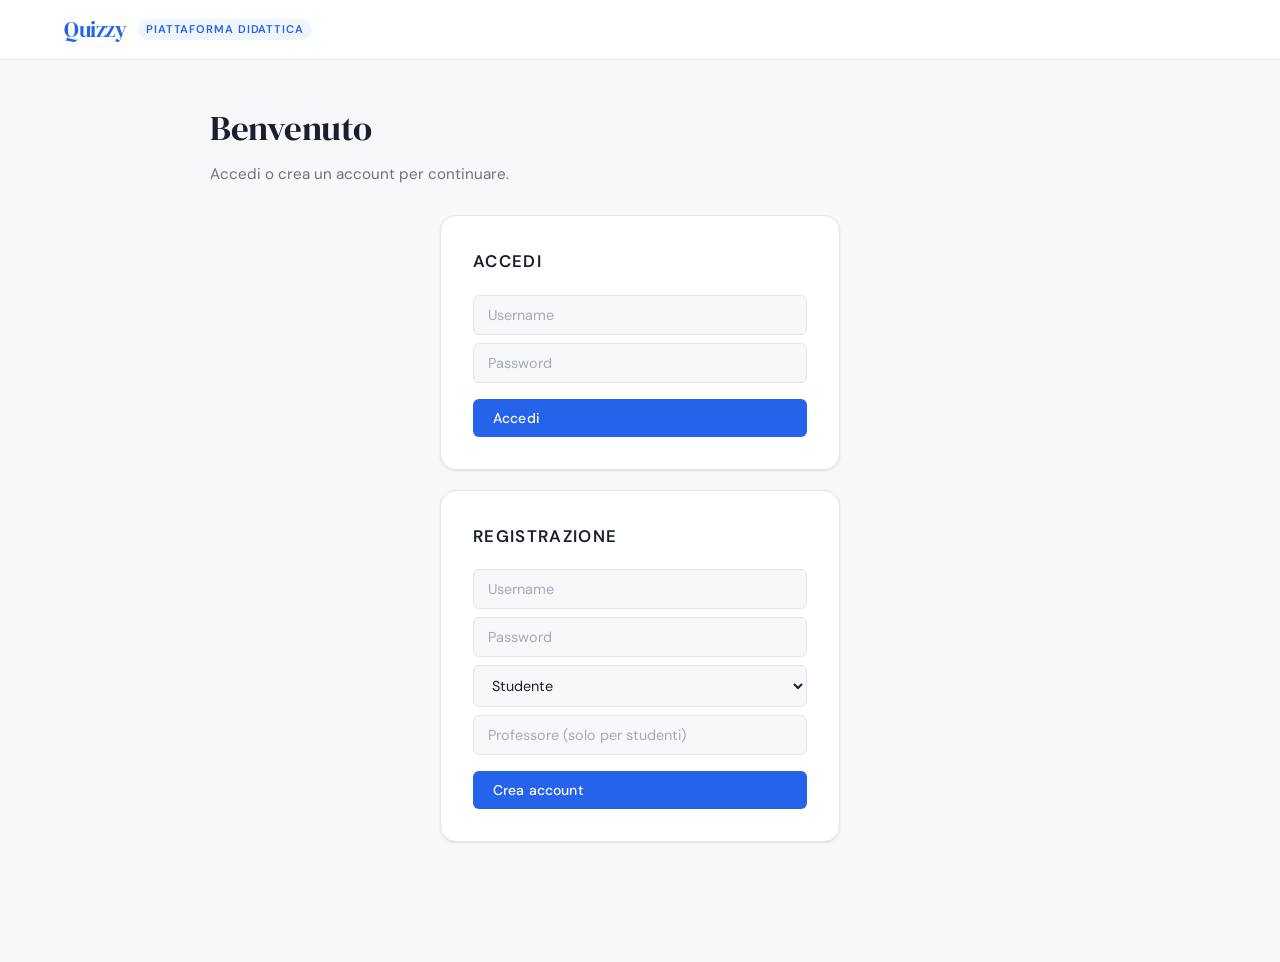
==== templates/index.html @ d16d5ba1 "Implementato creazione quiz lato docenti e svolgimento quiz lato studenti, imbastito grafica base" ====
<!DOCTYPE html>
<html lang="it">
<head>
  <meta charset="UTF-8">
  <meta name="viewport" content="width=device-width, initial-scale=1.0">
  <title>Quizzy</title>
  <link rel="stylesheet" href="/static/style.css">
</head>
<body>

  <header class="topbar">
    <span class="logo">Quizzy</span>
    <span class="badge">Piattaforma didattica</span>
  </header>

  <div class="container">

    <h1>Benvenuto</h1>
    <p class="page-intro">Accedi o crea un account per continuare.</p>

    <div class="card">
      <h2>Accedi</h2>
      <input id="login_username" placeholder="Username">
      <input id="login_password" type="password" placeholder="Password">
      <button onclick="login()" style="width:100%; margin-top:8px;">Accedi</button>
    </div>

    <div class="card">
      <h2>Registrazione</h2>
      <input id="reg_username" placeholder="Username">
      <input id="reg_password" type="password" placeholder="Password">
      <select id="reg_ruolo">
        <option value="studente">Studente</option>
        <option value="docente">Docente</option>
      </select>
      <input id="reg_prof" placeholder="Professore (solo per studenti)">
      <button onclick="register()" style="width:100%; margin-top:8px;">Crea account</button>
    </div>

    <p id="message"></p>

  </div>

  <script src="/static/script.js"></script>
</body>
</html>
---- static/style.css ----
@import url('https://fonts.googleapis.com/css2?family=DM+Sans:wght@300;400;500;600&family=DM+Serif+Display&display=swap');

/* ── Reset & Base ── */
*, *::before, *::after { box-sizing: border-box; margin: 0; padding: 0; }

:root {
  --bg:          #F7F8FA;
  --surface:     #FFFFFF;
  --border:      #E2E6EC;
  --text-primary:   #1A1F2E;
  --text-secondary: #6B7280;
  --accent:      #2563EB;
  --accent-light: #EFF6FF;
  --accent-hover: #1D4ED8;
  --warning:     #F59E0B;
  --warning-hover: #D97706;
  --success:     #10B981;
  --radius-sm:   6px;
  --radius-md:   10px;
  --radius-lg:   16px;
  --shadow-sm:   0 1px 3px rgba(0,0,0,.06), 0 1px 2px rgba(0,0,0,.04);
  --shadow-md:   0 4px 12px rgba(0,0,0,.08);
  --shadow-lg:   0 8px 28px rgba(0,0,0,.10);
  --font-body:   'DM Sans', sans-serif;
  --font-display:'DM Serif Display', serif;
}

html { font-size: 16px; }

body {
  font-family: var(--font-body);
  background: var(--bg);
  color: var(--text-primary);
  min-height: 100vh;
  line-height: 1.6;
}

/* ── Layout ── */
.container {
  width: min(860px, 92%);
  margin: 0 auto;
  padding: 40px 0 80px;
}

/* ── Top bar ── */
.topbar {
  background: var(--surface);
  border-bottom: 1px solid var(--border);
  padding: 0 5%;
  display: flex;
  align-items: center;
  height: 60px;
  gap: 12px;
}

.topbar .logo {
  font-family: var(--font-display);
  font-size: 1.4rem;
  color: var(--accent);
  letter-spacing: -.5px;
}

.topbar .badge {
  font-size: .7rem;
  font-weight: 600;
  text-transform: uppercase;
  letter-spacing: .08em;
  background: var(--accent-light);
  color: var(--accent);
  padding: 2px 8px;
  border-radius: 20px;
}

/* ── Headings ── */
h1 {
  font-family: var(--font-display);
  font-size: 2.2rem;
  font-weight: 400;
  color: var(--text-primary);
  margin-bottom: 6px;
  letter-spacing: -.5px;
}

h2 {
  font-size: 1rem;
  font-weight: 600;
  color: var(--text-primary);
  text-transform: uppercase;
  letter-spacing: .08em;
  margin: 36px 0 14px;
}

h3 {
  font-size: 1rem;
  font-weight: 500;
  color: var(--text-primary);
  margin-bottom: 8px;
}

p { color: var(--text-secondary); font-size: .9rem; }

/* ── Divider ── */
hr {
  border: none;
  border-top: 1px solid var(--border);
  margin: 32px 0;
}

/* ── Card ── */
.card {
  background: var(--surface);
  border: 1px solid var(--border);
  border-radius: var(--radius-lg);
  padding: 32px;
  margin: 0 auto 20px;
  width: min(400px, 100%);
  box-shadow: var(--shadow-sm);
}

.card h2 {
  text-align: left;
  margin-top: 0;
  margin-bottom: 20px;
  font-size: 1.05rem;
}

/* ── Section panel ── */
.panel {
  background: var(--surface);
  border: 1px solid var(--border);
  border-radius: var(--radius-lg);
  padding: 28px 32px;
  margin-bottom: 20px;
  box-shadow: var(--shadow-sm);
}

/* ── Inputs & Select ── */
input, select, textarea {
  display: block;
  width: 100%;
  padding: 10px 14px;
  margin: 8px 0;
  background: var(--bg);
  border: 1px solid var(--border);
  border-radius: var(--radius-sm);
  font-family: var(--font-body);
  font-size: .9rem;
  color: var(--text-primary);
  transition: border-color .15s, box-shadow .15s;
  outline: none;
}

input:focus, select:focus, textarea:focus {
  border-color: var(--accent);
  box-shadow: 0 0 0 3px rgba(37,99,235,.12);
  background: var(--surface);
}

input::placeholder, textarea::placeholder {
  color: #A3AABB;
}

/* ── Buttons ── */
button {
  display: inline-flex;
  align-items: center;
  gap: 6px;
  padding: 10px 20px;
  background: var(--accent);
  color: #fff;
  border: none;
  border-radius: var(--radius-sm);
  font-family: var(--font-body);
  font-size: .875rem;
  font-weight: 500;
  cursor: pointer;
  transition: background .15s, box-shadow .15s, transform .1s;
  letter-spacing: .01em;
}

button:hover {
  background: var(--accent-hover);
  box-shadow: var(--shadow-sm);
}

button:active { transform: scale(.98); }

button.secondary {
  background: var(--surface);
  color: var(--accent);
  border: 1px solid var(--border);
}
button.secondary:hover {
  background: var(--accent-light);
  border-color: var(--accent);
}

/* ── Quiz card ── */
.quiz_card {
  background: var(--surface);
  border: 1px solid var(--border);
  border-radius: var(--radius-md);
  padding: 20px 24px;
  margin: 12px 0;
  display: flex;
  align-items: center;
  justify-content: space-between;
  box-shadow: var(--shadow-sm);
  transition: box-shadow .2s, border-color .2s;
}

.quiz_card:hover {
  box-shadow: var(--shadow-md);
  border-color: #c7d2e8;
}

.quiz_card h3 {
  margin: 0;
  font-size: 1rem;
  font-weight: 500;
}

.quiz_card .meta {
  font-size: .8rem;
  color: var(--text-secondary);
  margin-top: 3px;
}

/* ── Radio group (quiz) ── */
.question-block {
  background: var(--surface);
  border: 1px solid var(--border);
  border-radius: var(--radius-md);
  padding: 20px 24px;
  margin: 14px 0;
  text-align: left;
  box-shadow: var(--shadow-sm);
}

label {
  display: flex;
  align-items: center;
  gap: 10px;
  padding: 8px 10px;
  margin: 4px 0;
  border-radius: var(--radius-sm);
  cursor: pointer;
  font-size: .9rem;
  transition: background .12s;
}

label:hover { background: var(--accent-light); }

input[type="radio"] {
  width: 16px;
  height: 16px;
  accent-color: var(--accent);
  flex-shrink: 0;
  margin: 0;
}

/* ── Result message ── */
#result {
  font-family: var(--font-display);
  font-size: 1.6rem;
  font-weight: 400;
  color: var(--success);
  margin-top: 24px;
}

/* ── Message feedback ── */
#message {
  font-size: .875rem;
  color: var(--accent);
  padding: 10px 0;
}

/* ── Page subtitle ── */
.page-intro {
  color: var(--text-secondary);
  font-size: .95rem;
  margin-bottom: 28px;
}

/* ── Risultati table ── */
#risultati table {
  width: 100%;
  border-collapse: collapse;
  font-size: .875rem;
}

#risultati th {
  text-align: left;
  padding: 10px 12px;
  background: var(--bg);
  border-bottom: 2px solid var(--border);
  font-weight: 600;
  color: var(--text-secondary);
  text-transform: uppercase;
  letter-spacing: .06em;
  font-size: .75rem;
}

#risultati td {
  padding: 10px 12px;
  border-bottom: 1px solid var(--border);
}

/* ── Responsive ── */
@media (max-width: 600px) {
  .card { padding: 22px 18px; }
  .quiz_card { flex-direction: column; align-items: flex-start; gap: 12px; }
}
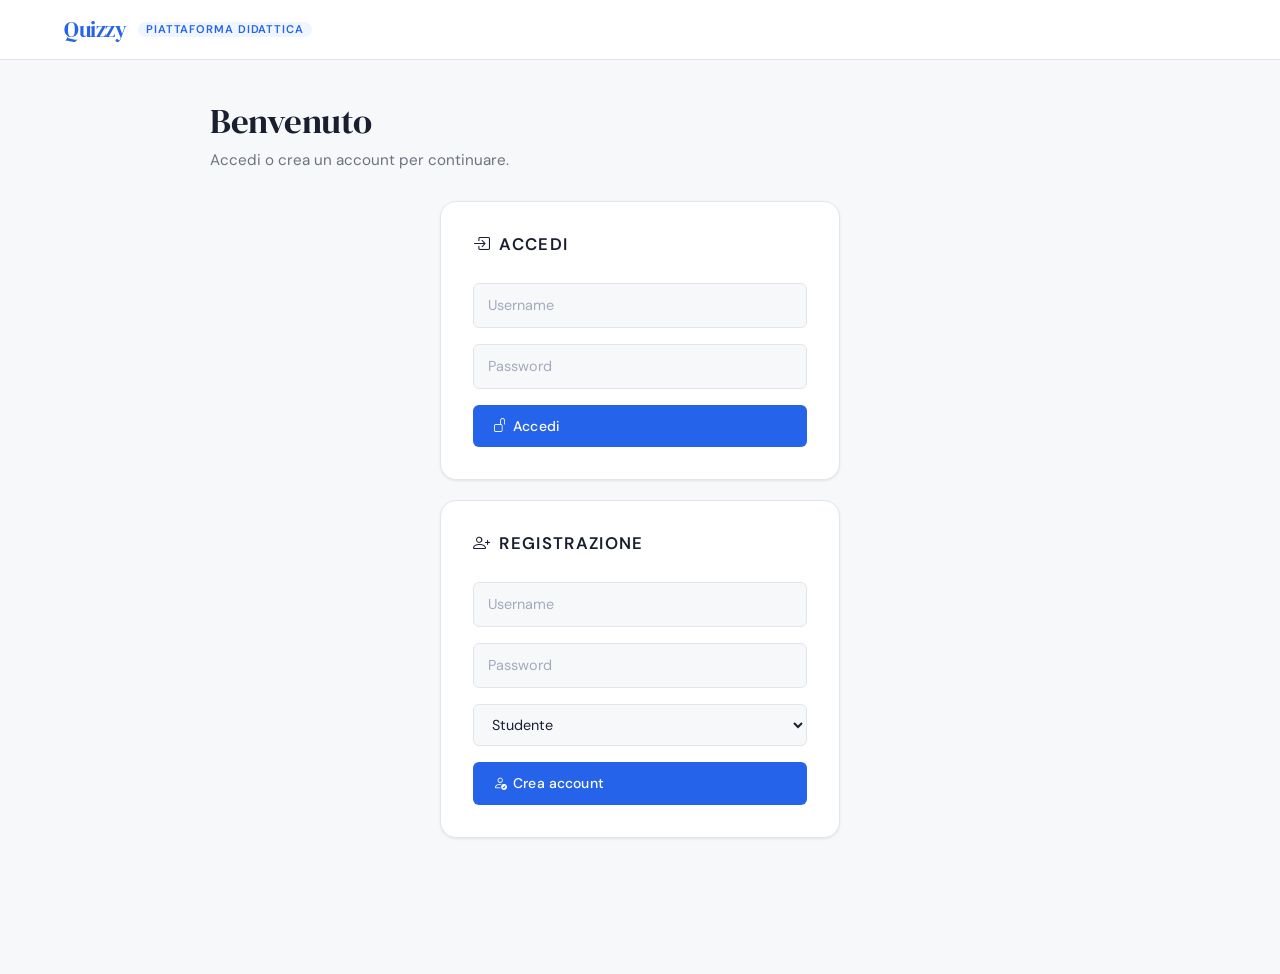
==== commit 21be7830: "Aggiunta selezione del professore da parte degli studenti" ====
--- a/templates/index.html
+++ b/templates/index.html
@@ -4,43 +4,49 @@
   <meta charset="UTF-8">
   <meta name="viewport" content="width=device-width, initial-scale=1.0">
   <title>Quizzy</title>
+  <link href="https://cdn.jsdelivr.net/npm/bootstrap@5.3.3/dist/css/bootstrap.min.css" rel="stylesheet">
+  <link href="https://cdn.jsdelivr.net/npm/bootstrap-icons@1.11.3/font/bootstrap-icons.min.css" rel="stylesheet">
   <link rel="stylesheet" href="/static/style.css">
 </head>
 <body>
 
-  <header class="topbar">
+  <header class="topbar slide-down">
     <span class="logo">Quizzy</span>
     <span class="badge">Piattaforma didattica</span>
   </header>
 
   <div class="container">
 
-    <h1>Benvenuto</h1>
-    <p class="page-intro">Accedi o crea un account per continuare.</p>
+    <h1 class="fade-in">Benvenuto</h1>
+    <p class="page-intro fade-in fade-delay-1">Accedi o crea un account per continuare.</p>
 
-    <div class="card">
-      <h2>Accedi</h2>
+    <div class="card fade-in fade-delay-2 hover-lift">
+      <h2><i class="bi bi-box-arrow-in-right me-2"></i>Accedi</h2>
       <input id="login_username" placeholder="Username">
       <input id="login_password" type="password" placeholder="Password">
-      <button onclick="login()" style="width:100%; margin-top:8px;">Accedi</button>
+      <button onclick="login()" style="width:100%; margin-top:8px;">
+        <i class="bi bi-unlock"></i> Accedi
+      </button>
     </div>
 
-    <div class="card">
-      <h2>Registrazione</h2>
+    <div class="card fade-in fade-delay-3 hover-lift">
+      <h2><i class="bi bi-person-plus me-2"></i>Registrazione</h2>
       <input id="reg_username" placeholder="Username">
       <input id="reg_password" type="password" placeholder="Password">
       <select id="reg_ruolo">
         <option value="studente">Studente</option>
         <option value="docente">Docente</option>
       </select>
-      <input id="reg_prof" placeholder="Professore (solo per studenti)">
-      <button onclick="register()" style="width:100%; margin-top:8px;">Crea account</button>
+      <button onclick="register()" style="width:100%; margin-top:8px;">
+        <i class="bi bi-person-check"></i> Crea account
+      </button>
     </div>
 
     <p id="message"></p>
 
   </div>
 
+  <script src="https://cdn.jsdelivr.net/npm/bootstrap@5.3.3/dist/js/bootstrap.bundle.min.js"></script>
   <script src="/static/script.js"></script>
 </body>
 </html>
--- a/static/style.css
+++ b/static/style.css
@@ -195,6 +195,42 @@
   border-color: var(--accent);
 }
 
+/* ── Toggle section button (docente) ── */
+.btn-toggle-section {
+  display: inline-flex;
+  align-items: center;
+  gap: 6px;
+  padding: 12px 24px;
+  background: var(--surface);
+  color: var(--accent);
+  border: 2px solid var(--accent);
+  border-radius: var(--radius-md);
+  font-family: var(--font-body);
+  font-size: .95rem;
+  font-weight: 600;
+  cursor: pointer;
+  transition: all .25s ease;
+  letter-spacing: .02em;
+  width: 100%;
+  justify-content: center;
+}
+
+.btn-toggle-section:hover {
+  background: var(--accent);
+  color: #fff;
+  box-shadow: var(--shadow-md);
+  transform: translateY(-1px);
+}
+
+.btn-toggle-section:active {
+  transform: translateY(0);
+}
+
+.btn-toggle-section[aria-expanded="true"] {
+  background: var(--accent);
+  color: #fff;
+}
+
 /* ── Quiz card ── */
 .quiz_card {
   background: var(--surface);
@@ -206,7 +242,7 @@
   align-items: center;
   justify-content: space-between;
   box-shadow: var(--shadow-sm);
-  transition: box-shadow .2s, border-color .2s;
+  transition: box-shadow .2s, border-color .2s, transform .2s;
 }
 
 .quiz_card:hover {
@@ -235,6 +271,7 @@
   margin: 14px 0;
   text-align: left;
   box-shadow: var(--shadow-sm);
+  transition: box-shadow .2s, transform .2s;
 }
 
 label {
@@ -306,6 +343,43 @@
   border-bottom: 1px solid var(--border);
 }
 
+/* ── Animations ── */
+
+/* Slide down (topbar) */
+@keyframes slideDown {
+  from { transform: translateY(-100%); opacity: 0; }
+  to   { transform: translateY(0);     opacity: 1; }
+}
+
+.slide-down {
+  animation: slideDown .5s ease forwards;
+}
+
+/* Fade in + rise */
+@keyframes fadeInUp {
+  from { opacity: 0; transform: translateY(20px); }
+  to   { opacity: 1; transform: translateY(0);    }
+}
+
+.fade-in {
+  opacity: 0;
+  animation: fadeInUp .6s ease forwards;
+}
+
+.fade-delay-1 { animation-delay: .15s; }
+.fade-delay-2 { animation-delay: .3s;  }
+.fade-delay-3 { animation-delay: .45s; }
+
+/* Hover lift */
+.hover-lift {
+  transition: transform .2s ease, box-shadow .2s ease;
+}
+
+.hover-lift:hover {
+  transform: translateY(-3px);
+  box-shadow: var(--shadow-lg);
+}
+
 /* ── Responsive ── */
 @media (max-width: 600px) {
   .card { padding: 22px 18px; }
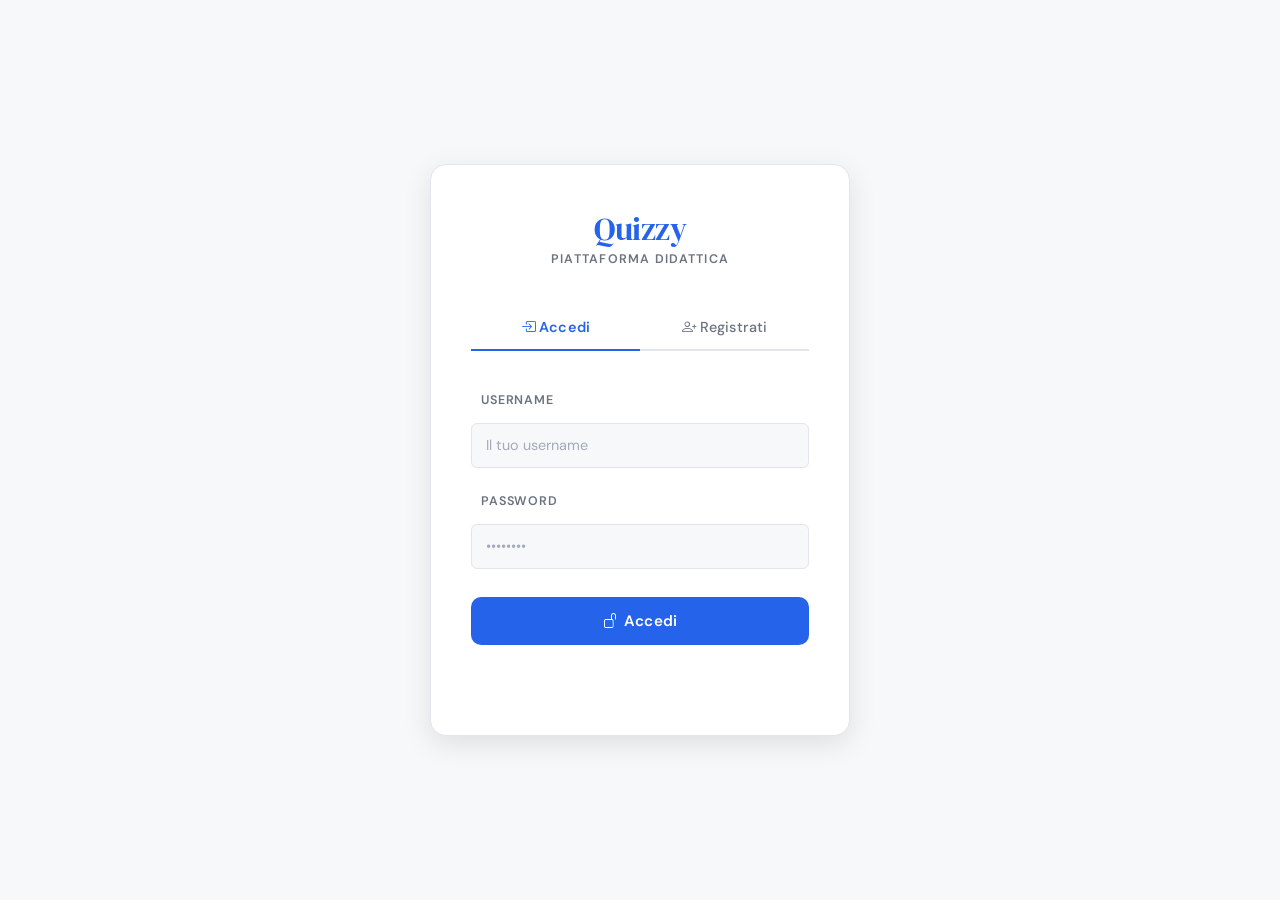
==== commit cdb95843: "implementazione cronologia ultimi 5 quiz e grafico andamento dello studente" ====
--- a/templates/index.html
+++ b/templates/index.html
@@ -7,46 +7,294 @@
   <link href="https://cdn.jsdelivr.net/npm/bootstrap@5.3.3/dist/css/bootstrap.min.css" rel="stylesheet">
   <link href="https://cdn.jsdelivr.net/npm/bootstrap-icons@1.11.3/font/bootstrap-icons.min.css" rel="stylesheet">
   <link rel="stylesheet" href="/static/style.css">
+  <style>
+    /* ── Auth layout ── */
+    .auth-wrapper {
+      min-height: 100vh;
+      display: flex;
+      align-items: center;
+      justify-content: center;
+      padding: 24px;
+    }
+
+    .auth-box {
+      background: var(--surface);
+      border: 1px solid var(--border);
+      border-radius: var(--radius-lg);
+      box-shadow: var(--shadow-lg);
+      width: min(420px, 100%);
+      padding: 48px 40px 40px;
+      position: relative;
+    }
+
+    /* ── Branding inside box ── */
+    .auth-brand {
+      text-align: center;
+      margin-bottom: 36px;
+    }
+
+    .auth-brand .logo {
+      font-family: var(--font-display);
+      font-size: 2rem;
+      color: var(--accent);
+      letter-spacing: -.5px;
+      display: block;
+      line-height: 1;
+    }
+
+    .auth-brand .tagline {
+      font-size: .78rem;
+      font-weight: 600;
+      text-transform: uppercase;
+      letter-spacing: .1em;
+      color: var(--text-secondary);
+      margin-top: 6px;
+    }
+
+    /* ── Tab switcher ── */
+    .auth-tabs {
+      display: flex;
+      border-bottom: 2px solid var(--border);
+      margin-bottom: 32px;
+      gap: 0;
+    }
+
+    .auth-tab {
+      flex: 1;
+      background: none;
+      border: none;
+      border-bottom: 2px solid transparent;
+      margin-bottom: -2px;
+      padding: 10px 0;
+      font-family: var(--font-body);
+      font-size: .9rem;
+      font-weight: 500;
+      color: var(--text-secondary);
+      cursor: pointer;
+      transition: color .2s, border-color .2s;
+      border-radius: 0;
+      display: block;
+      text-align: center;
+      gap: 0;
+      box-shadow: none;
+    }
+
+    .auth-tab:hover {
+      color: var(--accent);
+      background: none;
+      box-shadow: none;
+      transform: none;
+    }
+
+    .auth-tab.active {
+      color: var(--accent);
+      border-bottom-color: var(--accent);
+      font-weight: 600;
+      background: none;
+    }
+
+    /* ── Panels ── */
+    .auth-panel {
+      display: none;
+    }
+
+    .auth-panel.active {
+      display: block;
+      animation: fadeInUp .35s ease forwards;
+    }
+
+    /* ── Field label ── */
+    .field-label {
+      display: block;
+      font-size: .78rem;
+      font-weight: 600;
+      text-transform: uppercase;
+      letter-spacing: .07em;
+      color: var(--text-secondary);
+      margin: 16px 0 4px;
+    }
+
+    .auth-panel input,
+    .auth-panel select {
+      margin: 0;
+    }
+
+    /* ── Submit button ── */
+    .auth-submit {
+      width: 100%;
+      margin-top: 28px;
+      padding: 12px;
+      font-size: .95rem;
+      font-weight: 600;
+      justify-content: center;
+      border-radius: var(--radius-md);
+    }
+
+    /* ── Role selector ── */
+    .role-group {
+      display: flex;
+      gap: 10px;
+      margin: 0;
+    }
+
+    .role-option {
+      flex: 1;
+      position: relative;
+    }
+
+    .role-option input[type="radio"] {
+      position: absolute;
+      opacity: 0;
+      width: 0;
+      height: 0;
+    }
+
+    .role-option label {
+      display: flex;
+      flex-direction: column;
+      align-items: center;
+      gap: 6px;
+      padding: 14px 10px;
+      border: 1.5px solid var(--border);
+      border-radius: var(--radius-md);
+      cursor: pointer;
+      font-size: .85rem;
+      font-weight: 500;
+      color: var(--text-secondary);
+      background: var(--bg);
+      transition: all .15s;
+      margin: 0;
+    }
+
+    .role-option label i {
+      font-size: 1.3rem;
+    }
+
+    .role-option label:hover {
+      border-color: var(--accent);
+      color: var(--accent);
+      background: var(--accent-light);
+    }
+
+    .role-option input[type="radio"]:checked + label {
+      border-color: var(--accent);
+      background: var(--accent-light);
+      color: var(--accent);
+      font-weight: 600;
+    }
+
+    /* ── Feedback message ── */
+    #message {
+      font-size: .85rem;
+      text-align: center;
+      margin-top: 14px;
+      min-height: 20px;
+      padding: 0;
+    }
+
+    /* Topbar hidden on auth page */
+    .topbar-auth {
+      display: none;
+    }
+  </style>
 </head>
 <body>
 
-  <header class="topbar slide-down">
-    <span class="logo">Quizzy</span>
-    <span class="badge">Piattaforma didattica</span>
-  </header>
-
-  <div class="container">
-
-    <h1 class="fade-in">Benvenuto</h1>
-    <p class="page-intro fade-in fade-delay-1">Accedi o crea un account per continuare.</p>
-
-    <div class="card fade-in fade-delay-2 hover-lift">
-      <h2><i class="bi bi-box-arrow-in-right me-2"></i>Accedi</h2>
-      <input id="login_username" placeholder="Username">
-      <input id="login_password" type="password" placeholder="Password">
-      <button onclick="login()" style="width:100%; margin-top:8px;">
-        <i class="bi bi-unlock"></i> Accedi
-      </button>
+  <div class="auth-wrapper">
+    <div class="auth-box fade-in">
+
+      <!-- Branding -->
+      <div class="auth-brand">
+        <span class="logo">Quizzy</span>
+        <span class="tagline">Piattaforma didattica</span>
+      </div>
+
+      <!-- Tab switcher -->
+      <div class="auth-tabs">
+        <button class="auth-tab active" onclick="switchTab('login')">
+          <i class="bi bi-box-arrow-in-right me-1"></i>Accedi
+        </button>
+        <button class="auth-tab" onclick="switchTab('register')">
+          <i class="bi bi-person-plus me-1"></i>Registrati
+        </button>
+      </div>
+
+      <!-- Login panel -->
+      <div class="auth-panel active" id="panel-login">
+        <label class="field-label" for="login_username">Username</label>
+        <input id="login_username" placeholder="Il tuo username">
+
+        <label class="field-label" for="login_password">Password</label>
+        <input id="login_password" type="password" placeholder="••••••••">
+
+        <button class="auth-submit" onclick="login()">
+          <i class="bi bi-unlock"></i> Accedi
+        </button>
+      </div>
+
+      <!-- Register panel -->
+      <div class="auth-panel" id="panel-register">
+        <label class="field-label" for="reg_username">Username</label>
+        <input id="reg_username" placeholder="Scegli uno username">
+
+        <label class="field-label" for="reg_password">Password</label>
+        <input id="reg_password" type="password" placeholder="••••••••">
+
+        <label class="field-label">Ruolo</label>
+        <div class="role-group">
+          <div class="role-option">
+            <input type="radio" name="reg_ruolo" id="ruolo_studente" value="studente" checked>
+            <label for="ruolo_studente">
+              <i class="bi bi-mortarboard"></i>
+              Studente
+            </label>
+          </div>
+          <div class="role-option">
+            <input type="radio" name="reg_ruolo" id="ruolo_docente" value="docente">
+            <label for="ruolo_docente">
+              <i class="bi bi-person-workspace"></i>
+              Docente
+            </label>
+          </div>
+        </div>
+
+        <button class="auth-submit" onclick="registerNew()">
+          <i class="bi bi-person-check"></i> Crea account
+        </button>
+      </div>
+
+      <p id="message"></p>
+
     </div>
-
-    <div class="card fade-in fade-delay-3 hover-lift">
-      <h2><i class="bi bi-person-plus me-2"></i>Registrazione</h2>
-      <input id="reg_username" placeholder="Username">
-      <input id="reg_password" type="password" placeholder="Password">
-      <select id="reg_ruolo">
-        <option value="studente">Studente</option>
-        <option value="docente">Docente</option>
-      </select>
-      <button onclick="register()" style="width:100%; margin-top:8px;">
-        <i class="bi bi-person-check"></i> Crea account
-      </button>
-    </div>
-
-    <p id="message"></p>
-
   </div>
 
   <script src="https://cdn.jsdelivr.net/npm/bootstrap@5.3.3/dist/js/bootstrap.bundle.min.js"></script>
   <script src="/static/script.js"></script>
+  <script>
+    function switchTab(tab) {
+      document.querySelectorAll('.auth-tab').forEach((t, i) => {
+        t.classList.toggle('active', (i === 0 && tab === 'login') || (i === 1 && tab === 'register'));
+      });
+      document.getElementById('panel-login').classList.toggle('active', tab === 'login');
+      document.getElementById('panel-register').classList.toggle('active', tab === 'register');
+      document.getElementById('message').textContent = '';
+    }
+
+    // Wrapper per la registrazione: legge il radio invece del select
+    function registerNew() {
+      const ruolo = document.querySelector('input[name="reg_ruolo"]:checked').value;
+      // Crea un select temporaneo con il valore corretto per compatibilità con script.js
+      const fakeSelect = document.createElement('select');
+      fakeSelect.id = 'reg_ruolo';
+      fakeSelect.style.display = 'none';
+      const opt = document.createElement('option');
+      opt.value = ruolo;
+      opt.selected = true;
+      fakeSelect.appendChild(opt);
+      document.body.appendChild(fakeSelect);
+      register();
+      document.body.removeChild(fakeSelect);
+    }
+  </script>
 </body>
 </html>
--- a/static/style.css
+++ b/static/style.css
@@ -343,6 +343,27 @@
   border-bottom: 1px solid var(--border);
 }
 
+#exam_lock {
+  position: fixed;
+  top: 0;
+  left: 0;
+  width: 100%;
+  height: 100%;
+  background: #000000ee;
+  z-index: 9999;
+
+  display: flex;
+  justify-content: center;
+  align-items: center;
+}
+
+#exam_box {
+  background: white;
+  padding: 40px;
+  border-radius: 12px;
+  text-align: center;
+}
+
 /* ── Animations ── */
 
 /* Slide down (topbar) */
@@ -385,3 +406,7 @@
   .card { padding: 22px 18px; }
   .quiz_card { flex-direction: column; align-items: flex-start; gap: 12px; }
 }
+
+
+
+
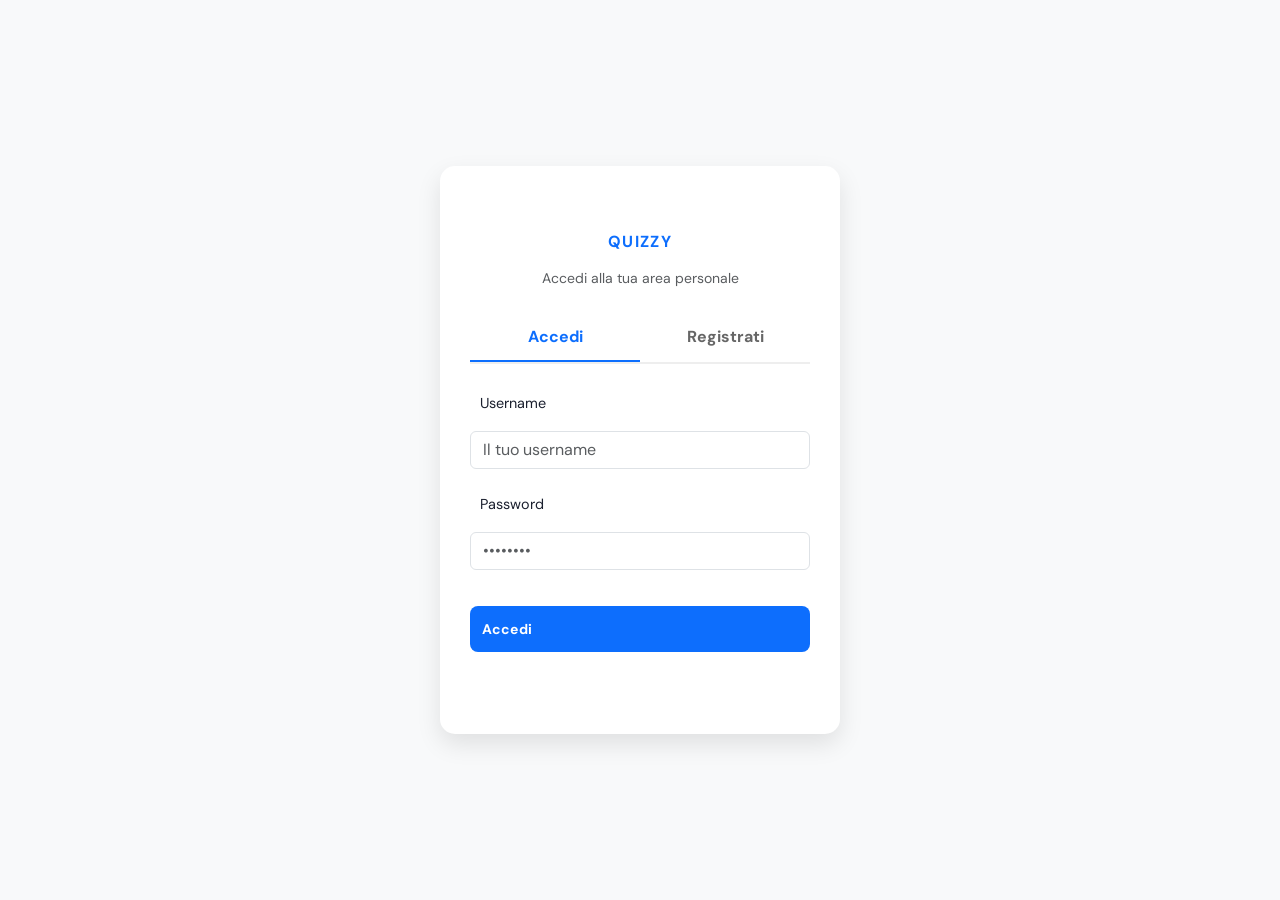
==== commit f5e95f77: "Implementato login sicuro con sessione e password criptate" ====
--- a/templates/index.html
+++ b/templates/index.html
@@ -3,298 +3,88 @@
 <head>
   <meta charset="UTF-8">
   <meta name="viewport" content="width=device-width, initial-scale=1.0">
-  <title>Quizzy</title>
+  <title>Quizzy - Login</title>
   <link href="https://cdn.jsdelivr.net/npm/bootstrap@5.3.3/dist/css/bootstrap.min.css" rel="stylesheet">
   <link href="https://cdn.jsdelivr.net/npm/bootstrap-icons@1.11.3/font/bootstrap-icons.min.css" rel="stylesheet">
   <link rel="stylesheet" href="/static/style.css">
   <style>
-    /* ── Auth layout ── */
-    .auth-wrapper {
-      min-height: 100vh;
-      display: flex;
-      align-items: center;
-      justify-content: center;
-      padding: 24px;
-    }
-
-    .auth-box {
-      background: var(--surface);
-      border: 1px solid var(--border);
-      border-radius: var(--radius-lg);
-      box-shadow: var(--shadow-lg);
-      width: min(420px, 100%);
-      padding: 48px 40px 40px;
-      position: relative;
-    }
-
-    /* ── Branding inside box ── */
-    .auth-brand {
-      text-align: center;
-      margin-bottom: 36px;
-    }
-
-    .auth-brand .logo {
-      font-family: var(--font-display);
-      font-size: 2rem;
-      color: var(--accent);
-      letter-spacing: -.5px;
-      display: block;
-      line-height: 1;
-    }
-
-    .auth-brand .tagline {
-      font-size: .78rem;
-      font-weight: 600;
-      text-transform: uppercase;
-      letter-spacing: .1em;
-      color: var(--text-secondary);
-      margin-top: 6px;
-    }
-
-    /* ── Tab switcher ── */
-    .auth-tabs {
-      display: flex;
-      border-bottom: 2px solid var(--border);
-      margin-bottom: 32px;
-      gap: 0;
-    }
-
-    .auth-tab {
-      flex: 1;
-      background: none;
-      border: none;
-      border-bottom: 2px solid transparent;
-      margin-bottom: -2px;
-      padding: 10px 0;
-      font-family: var(--font-body);
-      font-size: .9rem;
-      font-weight: 500;
-      color: var(--text-secondary);
-      cursor: pointer;
-      transition: color .2s, border-color .2s;
-      border-radius: 0;
-      display: block;
-      text-align: center;
-      gap: 0;
-      box-shadow: none;
-    }
-
-    .auth-tab:hover {
-      color: var(--accent);
-      background: none;
-      box-shadow: none;
-      transform: none;
-    }
-
-    .auth-tab.active {
-      color: var(--accent);
-      border-bottom-color: var(--accent);
-      font-weight: 600;
-      background: none;
-    }
-
-    /* ── Panels ── */
-    .auth-panel {
-      display: none;
-    }
-
-    .auth-panel.active {
-      display: block;
-      animation: fadeInUp .35s ease forwards;
-    }
-
-    /* ── Field label ── */
-    .field-label {
-      display: block;
-      font-size: .78rem;
-      font-weight: 600;
-      text-transform: uppercase;
-      letter-spacing: .07em;
-      color: var(--text-secondary);
-      margin: 16px 0 4px;
-    }
-
-    .auth-panel input,
-    .auth-panel select {
-      margin: 0;
-    }
-
-    /* ── Submit button ── */
-    .auth-submit {
-      width: 100%;
-      margin-top: 28px;
-      padding: 12px;
-      font-size: .95rem;
-      font-weight: 600;
-      justify-content: center;
-      border-radius: var(--radius-md);
-    }
-
-    /* ── Role selector ── */
-    .role-group {
-      display: flex;
-      gap: 10px;
-      margin: 0;
-    }
-
-    .role-option {
-      flex: 1;
-      position: relative;
-    }
-
-    .role-option input[type="radio"] {
-      position: absolute;
-      opacity: 0;
-      width: 0;
-      height: 0;
-    }
-
-    .role-option label {
-      display: flex;
-      flex-direction: column;
-      align-items: center;
-      gap: 6px;
-      padding: 14px 10px;
-      border: 1.5px solid var(--border);
-      border-radius: var(--radius-md);
-      cursor: pointer;
-      font-size: .85rem;
-      font-weight: 500;
-      color: var(--text-secondary);
-      background: var(--bg);
-      transition: all .15s;
-      margin: 0;
-    }
-
-    .role-option label i {
-      font-size: 1.3rem;
-    }
-
-    .role-option label:hover {
-      border-color: var(--accent);
-      color: var(--accent);
-      background: var(--accent-light);
-    }
-
-    .role-option input[type="radio"]:checked + label {
-      border-color: var(--accent);
-      background: var(--accent-light);
-      color: var(--accent);
-      font-weight: 600;
-    }
-
-    /* ── Feedback message ── */
-    #message {
-      font-size: .85rem;
-      text-align: center;
-      margin-top: 14px;
-      min-height: 20px;
-      padding: 0;
-    }
-
-    /* Topbar hidden on auth page */
-    .topbar-auth {
-      display: none;
-    }
+    .auth-wrapper { min-height: 100vh; display: flex; align-items: center; justify-content: center; background: #f8f9fa; }
+    .auth-box { background: white; border-radius: 15px; box-shadow: 0 10px 25px rgba(0,0,0,0.1); width: 100%; max-width: 400px; padding: 30px; }
+    .auth-tabs { display: flex; border-bottom: 2px solid #eee; margin-bottom: 20px; }
+    .auth-tab { flex: 1; text-align: center; padding: 10px; cursor: pointer; color: #666; font-weight: bold; }
+    .auth-tab.active { color: #0d6efd; border-bottom: 2px solid #0d6efd; }
+    .auth-panel { display: none; }
+    .auth-panel.active { display: block; }
+    .auth-submit { width: 100%; margin-top: 20px; padding: 12px; border-radius: 8px; border: none; background: #0d6efd; color: white; font-weight: bold; }
   </style>
 </head>
 <body>
 
   <div class="auth-wrapper">
-    <div class="auth-box fade-in">
-
-      <!-- Branding -->
-      <div class="auth-brand">
-        <span class="logo">Quizzy</span>
-        <span class="tagline">Piattaforma didattica</span>
+    <div class="auth-box">
+      <div class="text-center mb-4">
+        <h2 class="text-primary fw-bold">Quizzy</h2>
+        <small class="text-muted">Accedi alla tua area personale</small>
       </div>
 
-      <!-- Tab switcher -->
       <div class="auth-tabs">
-        <button class="auth-tab active" onclick="switchTab('login')">
-          <i class="bi bi-box-arrow-in-right me-1"></i>Accedi
-        </button>
-        <button class="auth-tab" onclick="switchTab('register')">
-          <i class="bi bi-person-plus me-1"></i>Registrati
-        </button>
+        <div class="auth-tab active" id="tab-login" onclick="switchTab('login')">Accedi</div>
+        <div class="auth-tab" id="tab-register" onclick="switchTab('register')">Registrati</div>
       </div>
 
-      <!-- Login panel -->
-      <div class="auth-panel active" id="panel-login">
-        <label class="field-label" for="login_username">Username</label>
-        <input id="login_username" placeholder="Il tuo username">
-
-        <label class="field-label" for="login_password">Password</label>
-        <input id="login_password" type="password" placeholder="••••••••">
-
-        <button class="auth-submit" onclick="login()">
-          <i class="bi bi-unlock"></i> Accedi
-        </button>
+      <div id="panel-login" class="auth-panel active">
+        <div class="mb-3">
+            <label class="form-label">Username</label>
+            <input type="text" id="login_username" class="form-control" placeholder="Il tuo username">
+        </div>
+        <div class="mb-3">
+            <label class="form-label">Password</label>
+            <input type="password" id="login_password" class="form-control" placeholder="••••••••">
+        </div>
+        <button class="auth-submit" onclick="login()">Accedi</button>
       </div>
 
-      <!-- Register panel -->
-      <div class="auth-panel" id="panel-register">
-        <label class="field-label" for="reg_username">Username</label>
-        <input id="reg_username" placeholder="Scegli uno username">
-
-        <label class="field-label" for="reg_password">Password</label>
-        <input id="reg_password" type="password" placeholder="••••••••">
-
-        <label class="field-label">Ruolo</label>
-        <div class="role-group">
-          <div class="role-option">
-            <input type="radio" name="reg_ruolo" id="ruolo_studente" value="studente" checked>
-            <label for="ruolo_studente">
-              <i class="bi bi-mortarboard"></i>
-              Studente
-            </label>
-          </div>
-          <div class="role-option">
-            <input type="radio" name="reg_ruolo" id="ruolo_docente" value="docente">
-            <label for="ruolo_docente">
-              <i class="bi bi-person-workspace"></i>
-              Docente
-            </label>
-          </div>
+      <div id="panel-register" class="auth-panel">
+        <div class="mb-3">
+            <label class="form-label">Username</label>
+            <input type="text" id="reg_username" class="form-control" placeholder="Scegli username">
         </div>
-
-        <button class="auth-submit" onclick="registerNew()">
-          <i class="bi bi-person-check"></i> Crea account
-        </button>
+        <div class="mb-3">
+            <label class="form-label">Password</label>
+            <input type="password" id="reg_password" class="form-control" placeholder="Crea password">
+        </div>
+        <div class="mb-3">
+            <label class="form-label">Ruolo</label>
+            <div class="d-flex gap-3">
+                <input type="radio" name="reg_ruolo" value="studente" checked id="r_stud"> <label for="r_stud">Studente</label>
+                <input type="radio" name="reg_ruolo" value="docente" id="r_doc"> <label for="r_doc">Docente</label>
+            </div>
+        </div>
+        <button class="auth-submit" onclick="registerNew()">Registrati</button>
       </div>
 
-      <p id="message"></p>
-
+      <p id="message" class="text-center mt-3 text-danger"></p>
     </div>
   </div>
 
-  <script src="https://cdn.jsdelivr.net/npm/bootstrap@5.3.3/dist/js/bootstrap.bundle.min.js"></script>
   <script src="/static/script.js"></script>
   <script>
-    function switchTab(tab) {
-      document.querySelectorAll('.auth-tab').forEach((t, i) => {
-        t.classList.toggle('active', (i === 0 && tab === 'login') || (i === 1 && tab === 'register'));
-      });
-      document.getElementById('panel-login').classList.toggle('active', tab === 'login');
-      document.getElementById('panel-register').classList.toggle('active', tab === 'register');
-      document.getElementById('message').textContent = '';
+    function switchTab(mode) {
+      document.getElementById('tab-login').classList.toggle('active', mode==='login');
+      document.getElementById('tab-register').classList.toggle('active', mode==='register');
+      document.getElementById('panel-login').classList.toggle('active', mode==='login');
+      document.getElementById('panel-register').classList.toggle('active', mode==='register');
     }
 
-    // Wrapper per la registrazione: legge il radio invece del select
     function registerNew() {
       const ruolo = document.querySelector('input[name="reg_ruolo"]:checked').value;
-      // Crea un select temporaneo con il valore corretto per compatibilità con script.js
       const fakeSelect = document.createElement('select');
       fakeSelect.id = 'reg_ruolo';
-      fakeSelect.style.display = 'none';
-      const opt = document.createElement('option');
-      opt.value = ruolo;
-      opt.selected = true;
-      fakeSelect.appendChild(opt);
+      fakeSelect.innerHTML = `<option value="${ruolo}" selected></option>`;
       document.body.appendChild(fakeSelect);
       register();
       document.body.removeChild(fakeSelect);
     }
   </script>
 </body>
-</html>
+</html>
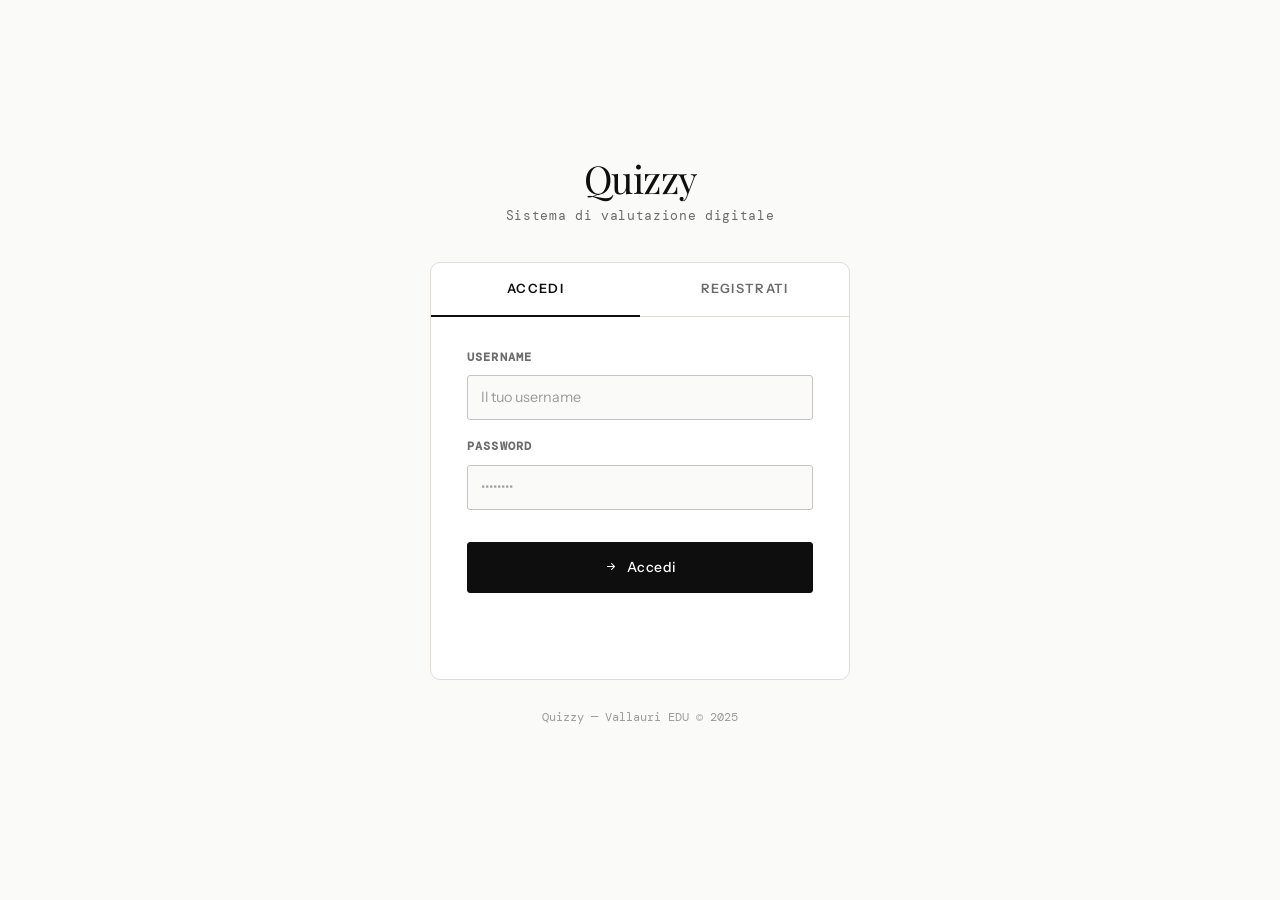
==== commit fef30c82: "Modifica Stile" ====
--- a/templates/index.html
+++ b/templates/index.html
@@ -3,77 +3,204 @@
 <head>
   <meta charset="UTF-8">
   <meta name="viewport" content="width=device-width, initial-scale=1.0">
-  <title>Quizzy - Login</title>
+  <title>Quizzy — Accedi</title>
   <link href="https://cdn.jsdelivr.net/npm/bootstrap@5.3.3/dist/css/bootstrap.min.css" rel="stylesheet">
   <link href="https://cdn.jsdelivr.net/npm/bootstrap-icons@1.11.3/font/bootstrap-icons.min.css" rel="stylesheet">
   <link rel="stylesheet" href="/static/style.css">
   <style>
-    .auth-wrapper { min-height: 100vh; display: flex; align-items: center; justify-content: center; background: #f8f9fa; }
-    .auth-box { background: white; border-radius: 15px; box-shadow: 0 10px 25px rgba(0,0,0,0.1); width: 100%; max-width: 400px; padding: 30px; }
-    .auth-tabs { display: flex; border-bottom: 2px solid #eee; margin-bottom: 20px; }
-    .auth-tab { flex: 1; text-align: center; padding: 10px; cursor: pointer; color: #666; font-weight: bold; }
-    .auth-tab.active { color: #0d6efd; border-bottom: 2px solid #0d6efd; }
-    .auth-panel { display: none; }
-    .auth-panel.active { display: block; }
-    .auth-submit { width: 100%; margin-top: 20px; padding: 12px; border-radius: 8px; border: none; background: #0d6efd; color: white; font-weight: bold; }
+    body { display: grid; place-items: center; min-height: 100vh; background: var(--paper); }
+
+    .login-wrap {
+      width: min(420px, 94vw);
+      animation: fadeInUp .5s ease forwards;
+    }
+
+    .login-brand {
+      text-align: center;
+      margin-bottom: 36px;
+    }
+    .login-brand h1 {
+      font-family: var(--font-display);
+      font-size: 2.4rem;
+      font-weight: 400;
+      letter-spacing: -0.5px;
+      margin-bottom: 4px;
+    }
+    .login-brand p {
+      font-size: 0.82rem;
+      color: var(--ink-3);
+      font-family: var(--font-mono);
+      letter-spacing: 0.05em;
+    }
+
+    .login-box {
+      background: var(--surface);
+      border: 1px solid var(--rule);
+      border-radius: var(--r-lg);
+      overflow: hidden;
+    }
+
+    .tab-strip {
+      display: grid;
+      grid-template-columns: 1fr 1fr;
+      border-bottom: 1px solid var(--rule);
+    }
+
+    .tab-btn {
+      background: transparent;
+      border: none;
+      border-radius: 0;
+      color: var(--ink-3);
+      font-size: 0.8rem;
+      font-weight: 600;
+      letter-spacing: 0.1em;
+      text-transform: uppercase;
+      padding: 16px;
+      justify-content: center;
+      transition: color .15s, background .15s;
+      border-bottom: 2px solid transparent;
+      margin-bottom: -1px;
+    }
+    .tab-btn:hover { background: var(--paper); color: var(--ink); }
+    .tab-btn.active {
+      color: var(--ink);
+      border-bottom-color: var(--ink);
+      background: transparent;
+    }
+
+    .tab-panel { display: none; padding: 32px 36px 36px; }
+    .tab-panel.active { display: block; }
+
+    .field-label {
+      font-size: 0.72rem;
+      font-weight: 600;
+      text-transform: uppercase;
+      letter-spacing: 0.1em;
+      color: var(--ink-3);
+      font-family: var(--font-mono);
+      display: block;
+      margin-bottom: 4px;
+      margin-top: 18px;
+    }
+
+    .field-label:first-child { margin-top: 0; }
+
+    .submit-btn {
+      width: 100%;
+      margin-top: 24px;
+      padding: 12px;
+      justify-content: center;
+      font-size: 0.875rem;
+      letter-spacing: 0.04em;
+    }
+
+    .role-row {
+      display: flex;
+      gap: 12px;
+      margin-top: 8px;
+    }
+
+    .role-option {
+      flex: 1;
+      display: flex;
+      align-items: center;
+      gap: 8px;
+      padding: 10px 14px;
+      border: 1px solid var(--rule);
+      border-radius: var(--r-sm);
+      cursor: pointer;
+      font-size: 0.875rem;
+      color: var(--ink-2);
+      transition: border-color .12s, background .12s;
+      margin: 0;
+    }
+    .role-option:has(input:checked) {
+      border-color: var(--ink);
+      background: var(--paper);
+      color: var(--ink);
+    }
+    .role-option:hover { border-color: var(--rule-dark); }
+
+    #message {
+      font-size: 0.82rem;
+      text-align: center;
+      margin-top: 14px;
+      color: var(--danger);
+      min-height: 20px;
+    }
+
+    .login-footer {
+      text-align: center;
+      margin-top: 28px;
+      font-size: 0.75rem;
+      color: var(--ink-4);
+      font-family: var(--font-mono);
+    }
   </style>
 </head>
 <body>
-
-  <div class="auth-wrapper">
-    <div class="auth-box">
-      <div class="text-center mb-4">
-        <h2 class="text-primary fw-bold">Quizzy</h2>
-        <small class="text-muted">Accedi alla tua area personale</small>
+  <div class="login-wrap">
+    <div class="login-brand">
+      <h1>Quizzy</h1>
+      <p>Sistema di valutazione digitale</p>
+    </div>
+
+    <div class="login-box">
+      <div class="tab-strip">
+        <button class="tab-btn active" id="tab-login" onclick="switchTab('login')">Accedi</button>
+        <button class="tab-btn" id="tab-register" onclick="switchTab('register')">Registrati</button>
       </div>
 
-      <div class="auth-tabs">
-        <div class="auth-tab active" id="tab-login" onclick="switchTab('login')">Accedi</div>
-        <div class="auth-tab" id="tab-register" onclick="switchTab('register')">Registrati</div>
+      <div id="panel-login" class="tab-panel active">
+        <span class="field-label">Username</span>
+        <input type="text" id="login_username" placeholder="Il tuo username">
+
+        <span class="field-label">Password</span>
+        <input type="password" id="login_password" placeholder="••••••••">
+
+        <button class="submit-btn" onclick="login()">
+          <i class="bi bi-arrow-right-short" style="font-size:16px;"></i> Accedi
+        </button>
       </div>
 
-      <div id="panel-login" class="auth-panel active">
-        <div class="mb-3">
-            <label class="form-label">Username</label>
-            <input type="text" id="login_username" class="form-control" placeholder="Il tuo username">
+      <div id="panel-register" class="tab-panel">
+        <span class="field-label">Username</span>
+        <input type="text" id="reg_username" placeholder="Scegli username">
+
+        <span class="field-label">Password</span>
+        <input type="password" id="reg_password" placeholder="Crea password">
+
+        <span class="field-label">Ruolo</span>
+        <div class="role-row">
+          <label class="role-option">
+            <input type="radio" name="reg_ruolo" value="studente" id="r_stud" checked style="width:14px;height:14px;margin:0;">
+            Studente
+          </label>
+          <label class="role-option">
+            <input type="radio" name="reg_ruolo" value="docente" id="r_doc" style="width:14px;height:14px;margin:0;">
+            Docente
+          </label>
         </div>
-        <div class="mb-3">
-            <label class="form-label">Password</label>
-            <input type="password" id="login_password" class="form-control" placeholder="••••••••">
-        </div>
-        <button class="auth-submit" onclick="login()">Accedi</button>
+
+        <button class="submit-btn" onclick="registerNew()">
+          <i class="bi bi-person-plus" style="font-size:14px;"></i> Registrati
+        </button>
       </div>
 
-      <div id="panel-register" class="auth-panel">
-        <div class="mb-3">
-            <label class="form-label">Username</label>
-            <input type="text" id="reg_username" class="form-control" placeholder="Scegli username">
-        </div>
-        <div class="mb-3">
-            <label class="form-label">Password</label>
-            <input type="password" id="reg_password" class="form-control" placeholder="Crea password">
-        </div>
-        <div class="mb-3">
-            <label class="form-label">Ruolo</label>
-            <div class="d-flex gap-3">
-                <input type="radio" name="reg_ruolo" value="studente" checked id="r_stud"> <label for="r_stud">Studente</label>
-                <input type="radio" name="reg_ruolo" value="docente" id="r_doc"> <label for="r_doc">Docente</label>
-            </div>
-        </div>
-        <button class="auth-submit" onclick="registerNew()">Registrati</button>
-      </div>
-
-      <p id="message" class="text-center mt-3 text-danger"></p>
+      <p id="message"></p>
     </div>
+
+    <p class="login-footer">Quizzy &mdash; Vallauri EDU &copy; 2025</p>
   </div>
 
   <script src="/static/script.js"></script>
   <script>
     function switchTab(mode) {
-      document.getElementById('tab-login').classList.toggle('active', mode==='login');
-      document.getElementById('tab-register').classList.toggle('active', mode==='register');
-      document.getElementById('panel-login').classList.toggle('active', mode==='login');
-      document.getElementById('panel-register').classList.toggle('active', mode==='register');
+      document.getElementById('tab-login').classList.toggle('active', mode === 'login');
+      document.getElementById('tab-register').classList.toggle('active', mode === 'register');
+      document.getElementById('panel-login').classList.toggle('active', mode === 'login');
+      document.getElementById('panel-register').classList.toggle('active', mode === 'register');
+      document.getElementById('message').textContent = '';
     }
 
     function registerNew() {
@@ -87,4 +214,4 @@
     }
   </script>
 </body>
-</html>+</html>
--- a/static/style.css
+++ b/static/style.css
@@ -1,412 +1,388 @@
-@import url('https://fonts.googleapis.com/css2?family=DM+Sans:wght@300;400;500;600&family=DM+Serif+Display&display=swap');
-
-/* ── Reset & Base ── */
+@import url('https://fonts.googleapis.com/css2?family=Playfair+Display:wght@400;500&family=DM+Mono:wght@400;500&family=Instrument+Sans:wght@300;400;500;600&display=swap');
+
 *, *::before, *::after { box-sizing: border-box; margin: 0; padding: 0; }
 
 :root {
-  --bg:          #F7F8FA;
-  --surface:     #FFFFFF;
-  --border:      #E2E6EC;
-  --text-primary:   #1A1F2E;
-  --text-secondary: #6B7280;
-  --accent:      #2563EB;
-  --accent-light: #EFF6FF;
-  --accent-hover: #1D4ED8;
-  --warning:     #F59E0B;
-  --warning-hover: #D97706;
-  --success:     #10B981;
-  --radius-sm:   6px;
-  --radius-md:   10px;
-  --radius-lg:   16px;
-  --shadow-sm:   0 1px 3px rgba(0,0,0,.06), 0 1px 2px rgba(0,0,0,.04);
-  --shadow-md:   0 4px 12px rgba(0,0,0,.08);
-  --shadow-lg:   0 8px 28px rgba(0,0,0,.10);
-  --font-body:   'DM Sans', sans-serif;
-  --font-display:'DM Serif Display', serif;
+  --ink:        #0E0E0E;
+  --ink-2:      #3A3A3A;
+  --ink-3:      #6B6B6B;
+  --ink-4:      #9B9B9B;
+  --rule:       #E0DDD8;
+  --rule-dark:  #C8C4BD;
+  --paper:      #FAFAF8;
+  --surface:    #FFFFFF;
+  --accent:     #1A1A2E;
+  --accent-2:   #2D2D4A;
+  --accent-fg:  #FFFFFF;
+  --ok:         #1A6B3C;
+  --ok-bg:      #EBF5F0;
+  --warn:       #8B4F00;
+  --warn-bg:    #FEF5E7;
+  --danger:     #8B1A1A;
+  --danger-bg:  #FDEAEA;
+
+  --r-sm: 3px;
+  --r-md: 6px;
+  --r-lg: 10px;
+
+  --font-display: 'Playfair Display', Georgia, serif;
+  --font-body:    'Instrument Sans', system-ui, sans-serif;
+  --font-mono:    'DM Mono', monospace;
 }
 
 html { font-size: 16px; }
 
 body {
   font-family: var(--font-body);
-  background: var(--bg);
-  color: var(--text-primary);
+  background: var(--paper);
+  color: var(--ink);
   min-height: 100vh;
   line-height: 1.6;
+  -webkit-font-smoothing: antialiased;
 }
 
 /* ── Layout ── */
 .container {
-  width: min(860px, 92%);
+  width: min(820px, 92%);
   margin: 0 auto;
-  padding: 40px 0 80px;
-}
-
-/* ── Top bar ── */
+  padding: 48px 0 96px;
+}
+
+.container-wide {
+  width: min(1100px, 94%);
+  margin: 0 auto;
+  padding: 48px 0 96px;
+}
+
+/* ── Topbar ── */
 .topbar {
   background: var(--surface);
-  border-bottom: 1px solid var(--border);
+  border-bottom: 1px solid var(--rule);
   padding: 0 5%;
   display: flex;
   align-items: center;
-  height: 60px;
-  gap: 12px;
+  height: 56px;
+  gap: 16px;
+  position: sticky;
+  top: 0;
+  z-index: 100;
 }
 
 .topbar .logo {
   font-family: var(--font-display);
-  font-size: 1.4rem;
-  color: var(--accent);
-  letter-spacing: -.5px;
+  font-size: 1.35rem;
+  font-weight: 500;
+  color: var(--ink);
+  letter-spacing: -0.3px;
 }
 
 .topbar .badge {
-  font-size: .7rem;
+  font-size: 0.65rem;
   font-weight: 600;
   text-transform: uppercase;
-  letter-spacing: .08em;
-  background: var(--accent-light);
-  color: var(--accent);
+  letter-spacing: 0.12em;
+  color: var(--ink-3);
+  border: 1px solid var(--rule-dark);
   padding: 2px 8px;
-  border-radius: 20px;
+  border-radius: 2px;
+  font-family: var(--font-mono);
 }
 
 /* ── Headings ── */
 h1 {
   font-family: var(--font-display);
-  font-size: 2.2rem;
+  font-size: 2.6rem;
   font-weight: 400;
-  color: var(--text-primary);
-  margin-bottom: 6px;
-  letter-spacing: -.5px;
+  color: var(--ink);
+  letter-spacing: -0.8px;
+  line-height: 1.15;
+  margin-bottom: 10px;
 }
 
 h2 {
-  font-size: 1rem;
+  font-family: var(--font-body);
+  font-size: 0.7rem;
   font-weight: 600;
-  color: var(--text-primary);
+  color: var(--ink-3);
   text-transform: uppercase;
-  letter-spacing: .08em;
-  margin: 36px 0 14px;
+  letter-spacing: 0.14em;
+  margin: 44px 0 18px;
 }
 
 h3 {
-  font-size: 1rem;
-  font-weight: 500;
-  color: var(--text-primary);
-  margin-bottom: 8px;
-}
-
-p { color: var(--text-secondary); font-size: .9rem; }
+  font-size: 0.975rem;
+  font-weight: 500;
+  color: var(--ink);
+  margin-bottom: 10px;
+  line-height: 1.4;
+}
+
+p { color: var(--ink-3); font-size: 0.9rem; }
 
 /* ── Divider ── */
 hr {
   border: none;
-  border-top: 1px solid var(--border);
-  margin: 32px 0;
-}
-
-/* ── Card ── */
-.card {
-  background: var(--surface);
-  border: 1px solid var(--border);
-  border-radius: var(--radius-lg);
-  padding: 32px;
-  margin: 0 auto 20px;
-  width: min(400px, 100%);
-  box-shadow: var(--shadow-sm);
-}
-
-.card h2 {
-  text-align: left;
-  margin-top: 0;
-  margin-bottom: 20px;
-  font-size: 1.05rem;
-}
-
-/* ── Section panel ── */
-.panel {
-  background: var(--surface);
-  border: 1px solid var(--border);
-  border-radius: var(--radius-lg);
-  padding: 28px 32px;
-  margin-bottom: 20px;
-  box-shadow: var(--shadow-sm);
-}
-
-/* ── Inputs & Select ── */
+  border-top: 1px solid var(--rule);
+  margin: 40px 0;
+}
+
+/* ── Panel / Card ── */
+.panel, .card {
+  background: var(--surface);
+  border: 1px solid var(--rule);
+  border-radius: var(--r-md);
+  padding: 32px 36px;
+  margin-bottom: 16px;
+}
+
+/* ── Inputs ── */
 input, select, textarea {
   display: block;
   width: 100%;
-  padding: 10px 14px;
+  padding: 10px 13px;
   margin: 8px 0;
-  background: var(--bg);
-  border: 1px solid var(--border);
-  border-radius: var(--radius-sm);
-  font-family: var(--font-body);
-  font-size: .9rem;
-  color: var(--text-primary);
+  background: var(--paper);
+  border: 1px solid var(--rule-dark);
+  border-radius: var(--r-sm);
+  font-family: var(--font-body);
+  font-size: 0.9rem;
+  color: var(--ink);
   transition: border-color .15s, box-shadow .15s;
   outline: none;
 }
 
 input:focus, select:focus, textarea:focus {
-  border-color: var(--accent);
-  box-shadow: 0 0 0 3px rgba(37,99,235,.12);
-  background: var(--surface);
-}
-
-input::placeholder, textarea::placeholder {
-  color: #A3AABB;
-}
+  border-color: var(--ink-2);
+  background: var(--surface);
+  box-shadow: 0 0 0 2px rgba(14,14,14,0.07);
+}
+
+input::placeholder, textarea::placeholder { color: var(--ink-4); }
 
 /* ── Buttons ── */
 button {
   display: inline-flex;
   align-items: center;
-  gap: 6px;
+  gap: 7px;
   padding: 10px 20px;
-  background: var(--accent);
+  background: var(--ink);
   color: #fff;
-  border: none;
-  border-radius: var(--radius-sm);
-  font-family: var(--font-body);
-  font-size: .875rem;
+  border: 1px solid var(--ink);
+  border-radius: var(--r-sm);
+  font-family: var(--font-body);
+  font-size: 0.85rem;
   font-weight: 500;
   cursor: pointer;
-  transition: background .15s, box-shadow .15s, transform .1s;
-  letter-spacing: .01em;
-}
-
-button:hover {
-  background: var(--accent-hover);
-  box-shadow: var(--shadow-sm);
-}
-
-button:active { transform: scale(.98); }
+  transition: background .15s, transform .1s;
+  letter-spacing: 0.01em;
+}
+
+button:hover { background: var(--ink-2); border-color: var(--ink-2); }
+button:active { transform: scale(0.98); }
 
 button.secondary {
-  background: var(--surface);
-  color: var(--accent);
-  border: 1px solid var(--border);
-}
-button.secondary:hover {
-  background: var(--accent-light);
-  border-color: var(--accent);
-}
-
-/* ── Toggle section button (docente) ── */
+  background: transparent;
+  color: var(--ink);
+  border-color: var(--rule-dark);
+}
+button.secondary:hover { background: var(--paper); border-color: var(--ink-3); }
+
+button.btn-warning {
+  background: transparent;
+  color: var(--ink-2);
+  border: 1px solid var(--rule-dark);
+}
+button.btn-warning:hover { background: var(--paper); }
+
+/* ── Toggle section button ── */
 .btn-toggle-section {
   display: inline-flex;
   align-items: center;
-  gap: 6px;
-  padding: 12px 24px;
-  background: var(--surface);
-  color: var(--accent);
-  border: 2px solid var(--accent);
-  border-radius: var(--radius-md);
-  font-family: var(--font-body);
-  font-size: .95rem;
-  font-weight: 600;
+  gap: 8px;
+  width: 100%;
+  justify-content: space-between;
+  padding: 14px 20px;
+  background: var(--surface);
+  color: var(--ink);
+  border: 1px solid var(--rule);
+  border-radius: var(--r-md);
+  font-family: var(--font-body);
+  font-size: 0.875rem;
+  font-weight: 500;
   cursor: pointer;
-  transition: all .25s ease;
-  letter-spacing: .02em;
-  width: 100%;
-  justify-content: center;
-}
-
-.btn-toggle-section:hover {
-  background: var(--accent);
+  transition: border-color .15s, background .15s;
+  text-align: left;
+}
+
+.btn-toggle-section:hover { border-color: var(--rule-dark); background: var(--paper); }
+.btn-toggle-section[aria-expanded="true"] {
+  background: var(--ink);
   color: #fff;
-  box-shadow: var(--shadow-md);
-  transform: translateY(-1px);
-}
-
-.btn-toggle-section:active {
-  transform: translateY(0);
-}
-
-.btn-toggle-section[aria-expanded="true"] {
-  background: var(--accent);
-  color: #fff;
+  border-color: var(--ink);
 }
 
 /* ── Quiz card ── */
 .quiz_card {
   background: var(--surface);
-  border: 1px solid var(--border);
-  border-radius: var(--radius-md);
-  padding: 20px 24px;
+  border: 1px solid var(--rule);
+  border-radius: var(--r-md);
+  padding: 18px 22px;
+  margin: 8px 0;
+  display: flex;
+  align-items: center;
+  justify-content: space-between;
+  transition: border-color .18s;
+}
+
+.quiz_card:hover { border-color: var(--rule-dark); }
+.quiz_card h3 { margin: 0; font-size: 0.925rem; }
+.quiz_card .meta { font-size: .78rem; color: var(--ink-4); margin-top: 2px; }
+
+/* ── Question block ── */
+.question-block {
+  background: var(--surface);
+  border: 1px solid var(--rule);
+  border-radius: var(--r-md);
+  padding: 22px 26px;
   margin: 12px 0;
-  display: flex;
-  align-items: center;
-  justify-content: space-between;
-  box-shadow: var(--shadow-sm);
-  transition: box-shadow .2s, border-color .2s, transform .2s;
-}
-
-.quiz_card:hover {
-  box-shadow: var(--shadow-md);
-  border-color: #c7d2e8;
-}
-
-.quiz_card h3 {
-  margin: 0;
-  font-size: 1rem;
-  font-weight: 500;
-}
-
-.quiz_card .meta {
-  font-size: .8rem;
-  color: var(--text-secondary);
-  margin-top: 3px;
-}
-
-/* ── Radio group (quiz) ── */
-.question-block {
-  background: var(--surface);
-  border: 1px solid var(--border);
-  border-radius: var(--radius-md);
-  padding: 20px 24px;
-  margin: 14px 0;
-  text-align: left;
-  box-shadow: var(--shadow-sm);
-  transition: box-shadow .2s, transform .2s;
-}
+  transition: border-color .18s;
+}
+
+.question-block:hover { border-color: var(--rule-dark); }
 
 label {
   display: flex;
   align-items: center;
   gap: 10px;
   padding: 8px 10px;
-  margin: 4px 0;
-  border-radius: var(--radius-sm);
+  margin: 3px 0;
+  border-radius: var(--r-sm);
   cursor: pointer;
-  font-size: .9rem;
-  transition: background .12s;
-}
-
-label:hover { background: var(--accent-light); }
+  font-size: 0.875rem;
+  color: var(--ink-2);
+  transition: background .1s, color .1s;
+}
+label:hover { background: var(--paper); color: var(--ink); }
 
 input[type="radio"] {
-  width: 16px;
-  height: 16px;
-  accent-color: var(--accent);
+  width: 15px;
+  height: 15px;
+  accent-color: var(--ink);
   flex-shrink: 0;
   margin: 0;
 }
 
-/* ── Result message ── */
+/* ── Stats card ── */
+.stats-card {
+  background: var(--surface);
+  border: 1px solid var(--rule);
+  border-radius: var(--r-md);
+  padding: 28px 30px;
+  height: 100%;
+}
+
+/* ── Result ── */
 #result {
   font-family: var(--font-display);
-  font-size: 1.6rem;
+  font-size: 1.5rem;
   font-weight: 400;
-  color: var(--success);
+  color: var(--ok);
   margin-top: 24px;
 }
 
-/* ── Message feedback ── */
+/* ── Feedback ── */
 #message {
-  font-size: .875rem;
-  color: var(--accent);
+  font-size: .85rem;
+  color: var(--ink-3);
   padding: 10px 0;
 }
 
-/* ── Page subtitle ── */
 .page-intro {
-  color: var(--text-secondary);
-  font-size: .95rem;
-  margin-bottom: 28px;
+  color: var(--ink-3);
+  font-size: 0.9rem;
+  margin-bottom: 32px;
 }
 
 /* ── Risultati table ── */
 #risultati table {
   width: 100%;
   border-collapse: collapse;
-  font-size: .875rem;
+  font-size: 0.85rem;
 }
 
 #risultati th {
   text-align: left;
-  padding: 10px 12px;
-  background: var(--bg);
-  border-bottom: 2px solid var(--border);
+  padding: 10px 14px;
+  background: var(--paper);
+  border-bottom: 1px solid var(--rule-dark);
   font-weight: 600;
-  color: var(--text-secondary);
+  color: var(--ink-3);
   text-transform: uppercase;
-  letter-spacing: .06em;
-  font-size: .75rem;
+  letter-spacing: 0.1em;
+  font-size: 0.7rem;
+  font-family: var(--font-mono);
 }
 
 #risultati td {
-  padding: 10px 12px;
-  border-bottom: 1px solid var(--border);
-}
-
+  padding: 11px 14px;
+  border-bottom: 1px solid var(--rule);
+  color: var(--ink-2);
+}
+
+/* ── Voto badge ── */
+.voto-badge {
+  font-family: var(--font-mono);
+  font-size: 0.75rem;
+  font-weight: 500;
+  padding: 4px 10px;
+  border-radius: 2px;
+  letter-spacing: 0.04em;
+}
+
+.voto-badge.ok   { background: var(--ok-bg);   color: var(--ok); }
+.voto-badge.fail { background: var(--danger-bg); color: var(--danger); }
+
+/* ── Exam lock overlay ── */
 #exam_lock {
   position: fixed;
-  top: 0;
-  left: 0;
-  width: 100%;
-  height: 100%;
-  background: #000000ee;
+  inset: 0;
+  background: rgba(14,14,14,0.85);
   z-index: 9999;
-
   display: flex;
   justify-content: center;
   align-items: center;
 }
 
 #exam_box {
-  background: white;
-  padding: 40px;
-  border-radius: 12px;
+  background: var(--surface);
+  padding: 44px 48px;
+  border-radius: var(--r-lg);
   text-align: center;
+  max-width: 400px;
 }
 
 /* ── Animations ── */
-
-/* Slide down (topbar) */
 @keyframes slideDown {
   from { transform: translateY(-100%); opacity: 0; }
   to   { transform: translateY(0);     opacity: 1; }
 }
-
-.slide-down {
-  animation: slideDown .5s ease forwards;
-}
-
-/* Fade in + rise */
+.slide-down { animation: slideDown .4s ease forwards; }
+
 @keyframes fadeInUp {
-  from { opacity: 0; transform: translateY(20px); }
-  to   { opacity: 1; transform: translateY(0);    }
-}
-
-.fade-in {
-  opacity: 0;
-  animation: fadeInUp .6s ease forwards;
-}
-
-.fade-delay-1 { animation-delay: .15s; }
-.fade-delay-2 { animation-delay: .3s;  }
-.fade-delay-3 { animation-delay: .45s; }
-
-/* Hover lift */
-.hover-lift {
-  transition: transform .2s ease, box-shadow .2s ease;
-}
-
-.hover-lift:hover {
-  transform: translateY(-3px);
-  box-shadow: var(--shadow-lg);
-}
+  from { opacity: 0; transform: translateY(14px); }
+  to   { opacity: 1; transform: translateY(0); }
+}
+.fade-in { opacity: 0; animation: fadeInUp .5s ease forwards; }
+.fade-delay-1 { animation-delay: .1s; }
+.fade-delay-2 { animation-delay: .2s; }
+.fade-delay-3 { animation-delay: .32s; }
+
+.hover-lift { transition: transform .18s ease, border-color .18s ease; }
+.hover-lift:hover { transform: translateY(-2px); border-color: var(--rule-dark) !important; }
 
 /* ── Responsive ── */
 @media (max-width: 600px) {
-  .card { padding: 22px 18px; }
+  h1 { font-size: 1.8rem; }
+  .panel, .card { padding: 22px 18px; }
   .quiz_card { flex-direction: column; align-items: flex-start; gap: 12px; }
 }
-
-
-
-
